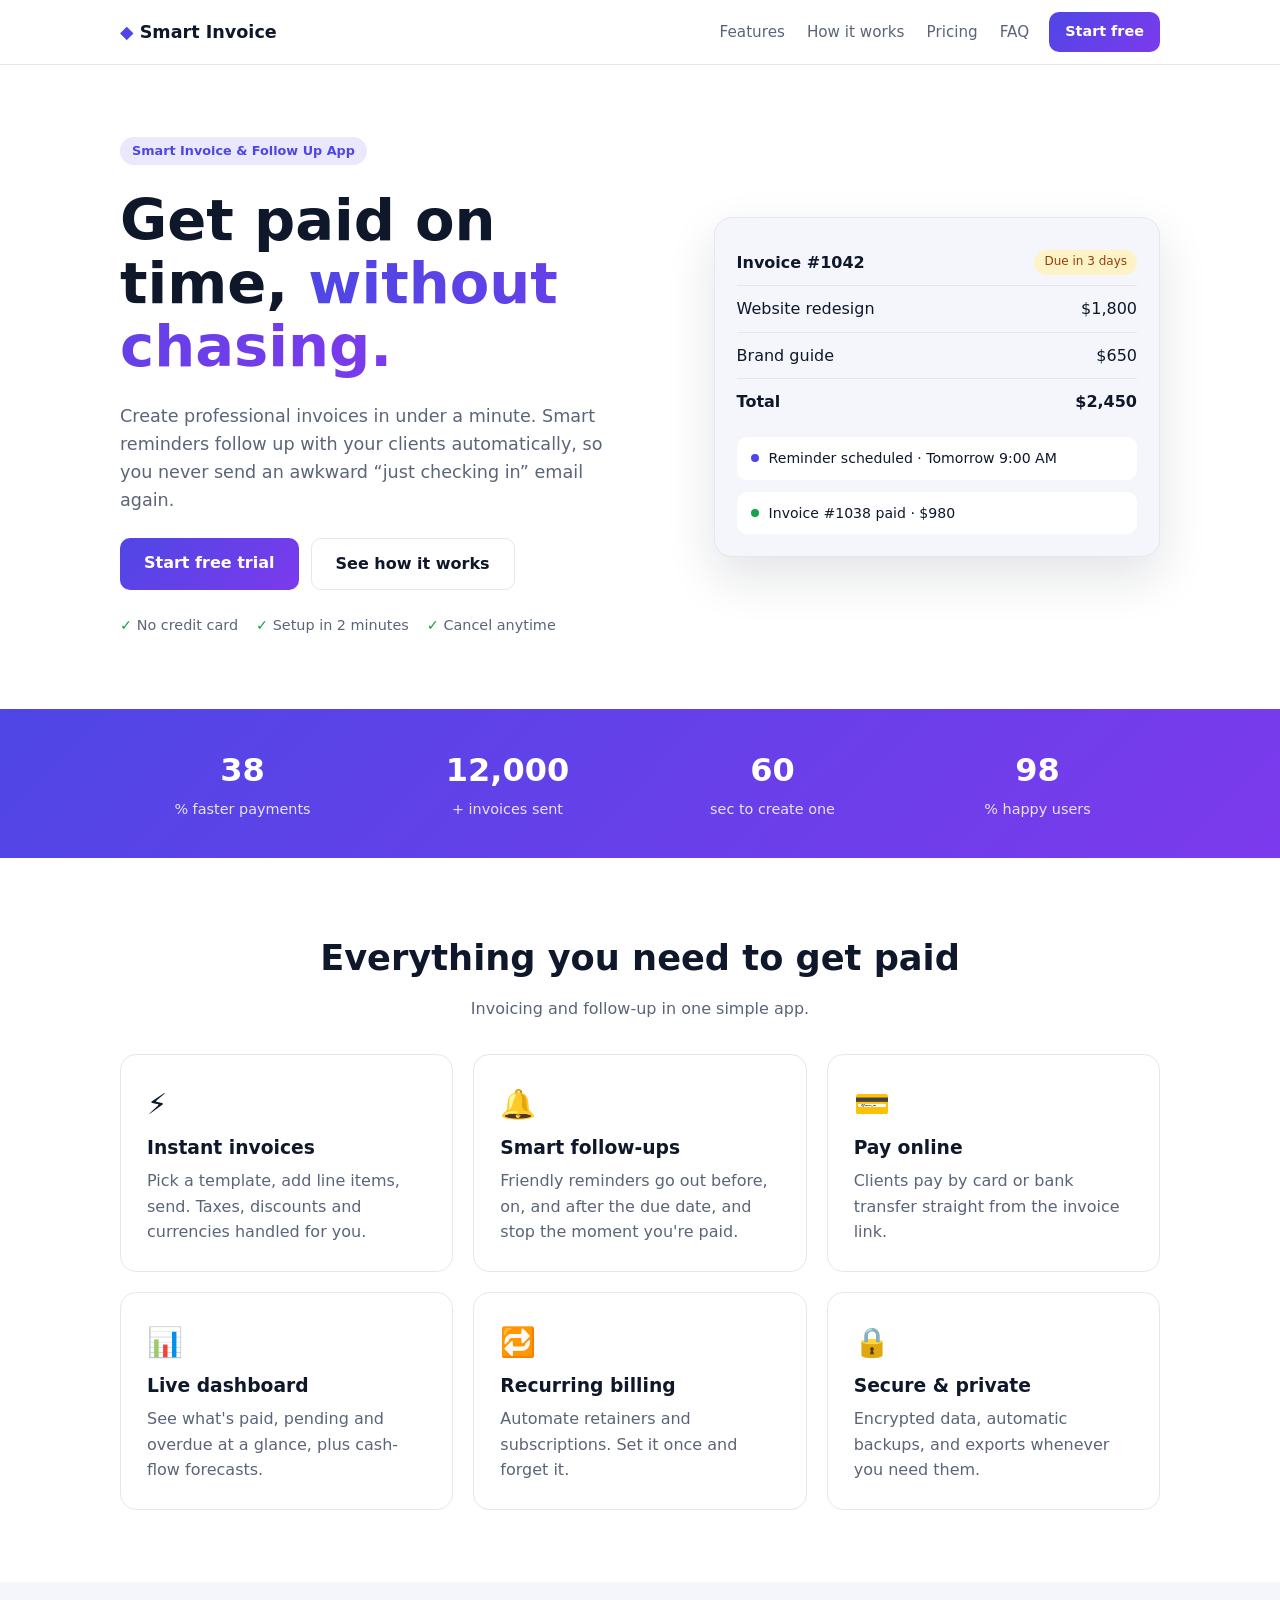
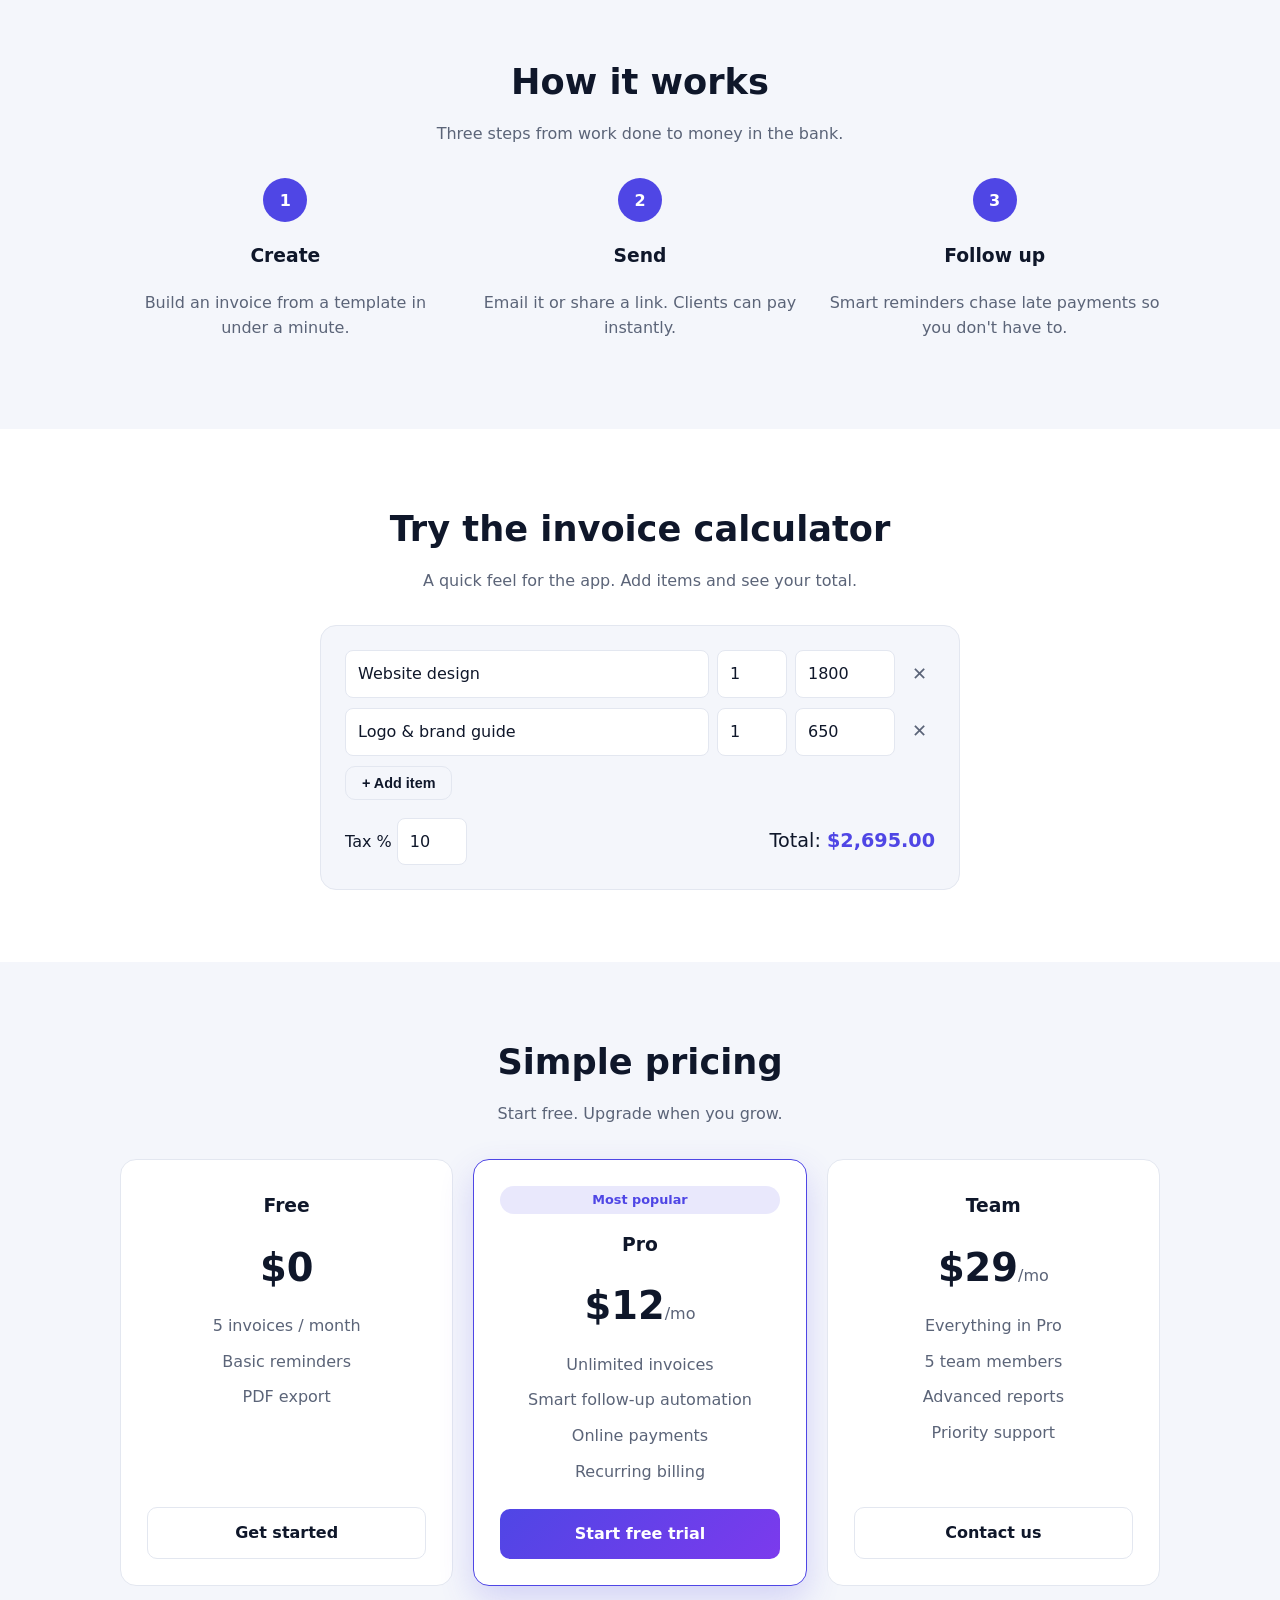
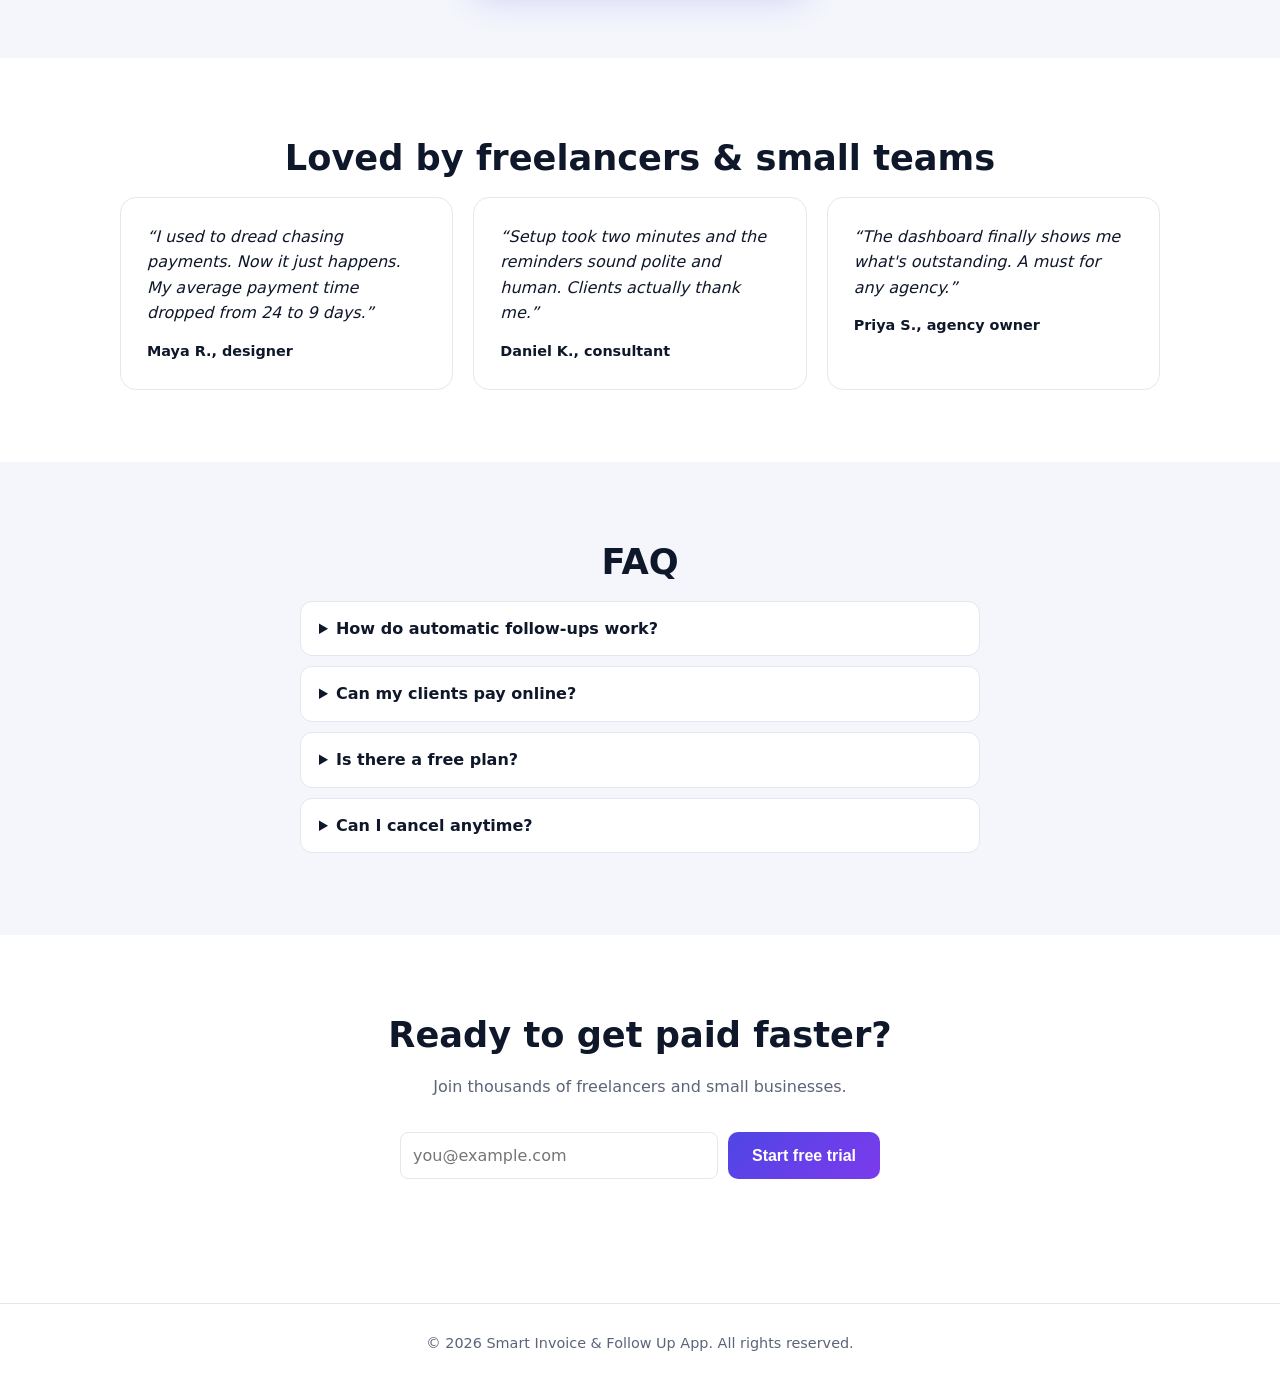
==== smart-invoice/index.html @ ce571f10 "Add Smart Invoice & Follow Up App website Co-Authored-By: Claude Sonnet 5.5 <noreply@anthropic.com> " ====
<!doctype html>
<html lang="en">
<head>
<meta charset="utf-8">
<meta name="viewport" content="width=device-width, initial-scale=1">
<title>Smart Invoice & Follow Up App</title>
<meta name="description" content="Create invoices in seconds and let automatic follow-ups get you paid faster.">
<link rel="stylesheet" href="style.css">
</head>
<body>
<header class="nav">
  <div class="wrap nav-in">
    <a class="logo" href="#top"><span class="logo-mark">◆</span> Smart Invoice</a>
    <nav id="menu">
      <a href="#features">Features</a>
      <a href="#how">How it works</a>
      <a href="#pricing">Pricing</a>
      <a href="#faq">FAQ</a>
    </nav>
    <a class="btn btn-sm" href="#cta">Start free</a>
    <button class="burger" aria-label="Menu" onclick="document.getElementById('menu').classList.toggle('open')">☰</button>
  </div>
</header>

<main id="top">
<section class="hero wrap">
  <div class="hero-text">
    <span class="pill">Smart Invoice &amp; Follow Up App</span>
    <h1>Get paid on time, <em>without chasing.</em></h1>
    <p>Create professional invoices in under a minute. Smart reminders follow up with your clients automatically, so you never send an awkward “just checking in” email again.</p>
    <div class="hero-cta">
      <a class="btn" href="#cta">Start free trial</a>
      <a class="btn btn-ghost" href="#how">See how it works</a>
    </div>
    <ul class="trust"><li>No credit card</li><li>Setup in 2 minutes</li><li>Cancel anytime</li></ul>
  </div>
  <div class="mock" aria-hidden="true">
    <div class="mock-head"><b>Invoice #1042</b><span class="tag due">Due in 3 days</span></div>
    <div class="mock-row"><span>Website redesign</span><span>$1,800</span></div>
    <div class="mock-row"><span>Brand guide</span><span>$650</span></div>
    <div class="mock-row total"><span>Total</span><span>$2,450</span></div>
    <div class="mock-follow"><span class="dot"></span> Reminder scheduled · Tomorrow 9:00 AM</div>
    <div class="mock-follow paid"><span class="dot"></span> Invoice #1038 paid · $980</div>
  </div>
</section>

<section class="stats">
  <div class="wrap stats-in">
    <div><b data-n="38">0</b><span>% faster payments</span></div>
    <div><b data-n="12000">0</b><span>+ invoices sent</span></div>
    <div><b data-n="60">0</b><span>sec to create one</span></div>
    <div><b data-n="98">0</b><span>% happy users</span></div>
  </div>
</section>

<section id="features" class="wrap section">
  <h2>Everything you need to get paid</h2>
  <p class="sub">Invoicing and follow-up in one simple app.</p>
  <div class="grid">
    <article class="card"><span class="ico">⚡</span><h3>Instant invoices</h3><p>Pick a template, add line items, send. Taxes, discounts and currencies handled for you.</p></article>
    <article class="card"><span class="ico">🔔</span><h3>Smart follow-ups</h3><p>Friendly reminders go out before, on, and after the due date, and stop the moment you're paid.</p></article>
    <article class="card"><span class="ico">💳</span><h3>Pay online</h3><p>Clients pay by card or bank transfer straight from the invoice link.</p></article>
    <article class="card"><span class="ico">📊</span><h3>Live dashboard</h3><p>See what's paid, pending and overdue at a glance, plus cash-flow forecasts.</p></article>
    <article class="card"><span class="ico">🔁</span><h3>Recurring billing</h3><p>Automate retainers and subscriptions. Set it once and forget it.</p></article>
    <article class="card"><span class="ico">🔒</span><h3>Secure &amp; private</h3><p>Encrypted data, automatic backups, and exports whenever you need them.</p></article>
  </div>
</section>

<section id="how" class="alt section">
  <div class="wrap">
    <h2>How it works</h2>
    <p class="sub">Three steps from work done to money in the bank.</p>
    <ol class="steps">
      <li><b>1</b><h3>Create</h3><p>Build an invoice from a template in under a minute.</p></li>
      <li><b>2</b><h3>Send</h3><p>Email it or share a link. Clients can pay instantly.</p></li>
      <li><b>3</b><h3>Follow up</h3><p>Smart reminders chase late payments so you don't have to.</p></li>
    </ol>
  </div>
</section>

<section class="wrap section">
  <h2>Try the invoice calculator</h2>
  <p class="sub">A quick feel for the app. Add items and see your total.</p>
  <div class="calc">
    <div id="items"></div>
    <button class="btn btn-ghost btn-sm" id="add">+ Add item</button>
    <div class="calc-foot">
      <label>Tax % <input id="tax" type="number" value="10" min="0" max="100"></label>
      <div class="calc-total">Total: <b id="total">$0.00</b></div>
    </div>
  </div>
</section>

<section id="pricing" class="alt section">
  <div class="wrap">
    <h2>Simple pricing</h2>
    <p class="sub">Start free. Upgrade when you grow.</p>
    <div class="grid prices">
      <article class="card"><h3>Free</h3><p class="price">$0</p><ul><li>5 invoices / month</li><li>Basic reminders</li><li>PDF export</li></ul><a class="btn btn-ghost" href="#cta">Get started</a></article>
      <article class="card featured"><span class="pill">Most popular</span><h3>Pro</h3><p class="price">$12<small>/mo</small></p><ul><li>Unlimited invoices</li><li>Smart follow-up automation</li><li>Online payments</li><li>Recurring billing</li></ul><a class="btn" href="#cta">Start free trial</a></article>
      <article class="card"><h3>Team</h3><p class="price">$29<small>/mo</small></p><ul><li>Everything in Pro</li><li>5 team members</li><li>Advanced reports</li><li>Priority support</li></ul><a class="btn btn-ghost" href="#cta">Contact us</a></article>
    </div>
  </div>
</section>

<section class="wrap section">
  <h2>Loved by freelancers &amp; small teams</h2>
  <div class="grid">
    <blockquote class="card">“I used to dread chasing payments. Now it just happens. My average payment time dropped from 24 to 9 days.”<cite>Maya R., designer</cite></blockquote>
    <blockquote class="card">“Setup took two minutes and the reminders sound polite and human. Clients actually thank me.”<cite>Daniel K., consultant</cite></blockquote>
    <blockquote class="card">“The dashboard finally shows me what's outstanding. A must for any agency.”<cite>Priya S., agency owner</cite></blockquote>
  </div>
</section>

<section id="faq" class="alt section">
  <div class="wrap narrow">
    <h2>FAQ</h2>
    <details><summary>How do automatic follow-ups work?</summary><p>You choose a schedule, such as 3 days before, on the due date, and 3 and 7 days after. We send polite emails and stop once the invoice is paid.</p></details>
    <details><summary>Can my clients pay online?</summary><p>Yes. Every invoice has a secure payment link that supports cards and bank transfers.</p></details>
    <details><summary>Is there a free plan?</summary><p>Yes, the Free plan includes 5 invoices per month with no credit card required.</p></details>
    <details><summary>Can I cancel anytime?</summary><p>Absolutely. No contracts, and you can export all your data.</p></details>
  </div>
</section>

<section id="cta" class="wrap section cta">
  <h2>Ready to get paid faster?</h2>
  <p class="sub">Join thousands of freelancers and small businesses.</p>
  <form id="signup" class="signup">
    <input type="email" id="email" placeholder="you@example.com" required>
    <button class="btn" type="submit">Start free trial</button>
  </form>
  <p id="msg" class="msg" role="status"></p>
</section>
</main>

<footer class="foot"><div class="wrap">© <span id="yr"></span> Smart Invoice &amp; Follow Up App. All rights reserved.</div></footer>
<script src="app.js"></script>
</body>
</html>
---- smart-invoice/style.css ----
:root{--bg:#fff;--alt:#f4f6fb;--ink:#0f172a;--mute:#5b6478;--brand:#4f46e5;--brand2:#7c3aed;--line:#e3e7f0;--ok:#16a34a}
@media(prefers-color-scheme:dark){:root{--bg:#0b1020;--alt:#11172b;--ink:#eef1fa;--mute:#9aa4bd;--line:#232b45}}
*{box-sizing:border-box}html{scroll-behavior:smooth}
body{margin:0;font:16px/1.6 system-ui,-apple-system,Segoe UI,Roboto,sans-serif;background:var(--bg);color:var(--ink)}
.wrap{max-width:1080px;margin:0 auto;padding:0 20px}.narrow{max-width:720px}
h1{font-size:clamp(2.2rem,5vw,3.6rem);line-height:1.1;margin:.4em 0}
h2{font-size:clamp(1.6rem,3vw,2.2rem);text-align:center;margin:0 0 .3em}
h1 em{font-style:normal;background:linear-gradient(90deg,var(--brand),var(--brand2));-webkit-background-clip:text;background-clip:text;color:transparent}
.sub{text-align:center;color:var(--mute);margin:0 0 2rem}
.section{padding:72px 20px}.alt{background:var(--alt)}
.nav{position:sticky;top:0;z-index:10;background:color-mix(in srgb,var(--bg) 88%,transparent);backdrop-filter:blur(10px);border-bottom:1px solid var(--line)}
.nav-in{display:flex;align-items:center;gap:20px;height:64px}
.logo{font-weight:800;color:var(--ink);text-decoration:none;font-size:1.1rem}.logo-mark{color:var(--brand)}
nav{margin-left:auto;display:flex;gap:22px}nav a{color:var(--mute);text-decoration:none;font-size:.95rem}nav a:hover{color:var(--ink)}
.burger{display:none;background:none;border:0;font-size:1.5rem;color:var(--ink);cursor:pointer}
.btn{display:inline-block;background:linear-gradient(135deg,var(--brand),var(--brand2));color:#fff;padding:12px 24px;border-radius:10px;font-weight:600;text-decoration:none;border:0;cursor:pointer;font-size:1rem;transition:transform .15s,box-shadow .15s}
.btn:hover{transform:translateY(-2px);box-shadow:0 8px 20px rgba(79,70,229,.35)}
.btn-ghost{background:transparent;color:var(--ink);border:1px solid var(--line)}.btn-ghost:hover{box-shadow:none;border-color:var(--brand)}
.btn-sm{padding:8px 16px;font-size:.9rem}
.pill{display:inline-block;background:rgba(79,70,229,.12);color:var(--brand);padding:4px 12px;border-radius:99px;font-size:.8rem;font-weight:600}
.hero{display:grid;grid-template-columns:1.1fr .9fr;gap:48px;align-items:center;padding-top:72px;padding-bottom:72px}
.hero-text p{color:var(--mute);font-size:1.1rem;max-width:520px}
.hero-cta{display:flex;gap:12px;flex-wrap:wrap;margin:24px 0}
.trust{display:flex;gap:18px;flex-wrap:wrap;list-style:none;padding:0;margin:0;color:var(--mute);font-size:.9rem}.trust li:before{content:"✓ ";color:var(--ok)}
.mock{background:var(--alt);border:1px solid var(--line);border-radius:18px;padding:22px;box-shadow:0 20px 50px rgba(15,23,42,.12)}
.mock-head,.mock-row{display:flex;justify-content:space-between;padding:10px 0;border-bottom:1px solid var(--line)}
.mock-row.total{font-weight:700;border:0}
.tag{font-size:.75rem;padding:2px 10px;border-radius:99px}.due{background:#fef3c7;color:#92400e}
.mock-follow{margin-top:12px;padding:10px 14px;border-radius:10px;background:var(--bg);font-size:.88rem;display:flex;gap:10px;align-items:center}
.dot{width:8px;height:8px;border-radius:50%;background:var(--brand)}.paid .dot{background:var(--ok)}
.stats{background:linear-gradient(135deg,var(--brand),var(--brand2));color:#fff}
.stats-in{display:grid;grid-template-columns:repeat(4,1fr);gap:20px;text-align:center;padding-top:36px;padding-bottom:36px}
.stats b{font-size:2rem;display:block}.stats span{opacity:.85;font-size:.9rem}
.grid{display:grid;grid-template-columns:repeat(auto-fit,minmax(260px,1fr));gap:20px}
.card{background:var(--bg);border:1px solid var(--line);border-radius:16px;padding:26px;margin:0;transition:transform .2s,box-shadow .2s}
.card:hover{transform:translateY(-4px);box-shadow:0 14px 30px rgba(15,23,42,.1)}
.card h3{margin:.3em 0}.card p{color:var(--mute);margin:0}.ico{font-size:1.8rem}
blockquote.card{font-style:italic}cite{display:block;margin-top:14px;font-style:normal;font-weight:600;color:var(--ink);font-size:.9rem}
.steps{list-style:none;display:grid;grid-template-columns:repeat(auto-fit,minmax(220px,1fr));gap:24px;padding:0;margin:0;text-align:center}
.steps b{display:inline-grid;place-items:center;width:44px;height:44px;border-radius:50%;background:var(--brand);color:#fff}
.steps p{color:var(--mute)}
.calc{max-width:640px;margin:0 auto;background:var(--alt);border:1px solid var(--line);border-radius:16px;padding:24px}
.line{display:grid;grid-template-columns:1fr 70px 100px 32px;gap:8px;margin-bottom:10px}
input{font:inherit;padding:10px 12px;border:1px solid var(--line);border-radius:8px;background:var(--bg);color:var(--ink);min-width:0}
.del{background:none;border:0;color:var(--mute);cursor:pointer;font-size:1.1rem}
.calc-foot{display:flex;justify-content:space-between;align-items:center;margin-top:18px;flex-wrap:wrap;gap:10px}
.calc-foot input{width:70px}.calc-total{font-size:1.2rem}.calc-total b{color:var(--brand)}
.prices .card{text-align:center;display:flex;flex-direction:column;gap:10px}
.prices ul{list-style:none;padding:0;margin:0 0 10px;color:var(--mute);flex:1}.prices li{padding:5px 0}
.price{font-size:2.4rem!important;font-weight:800;color:var(--ink)!important}.price small{font-size:1rem;color:var(--mute);font-weight:400}
.featured{border-color:var(--brand);box-shadow:0 14px 34px rgba(79,70,229,.2)}
details{border:1px solid var(--line);border-radius:12px;padding:14px 18px;margin-bottom:10px;background:var(--bg)}
summary{cursor:pointer;font-weight:600}details p{color:var(--mute);margin:10px 0 0}
.cta{text-align:center}.signup{display:flex;gap:10px;max-width:480px;margin:0 auto;flex-wrap:wrap;justify-content:center}.signup input{flex:1;min-width:220px}
.msg{color:var(--ok);min-height:1.5em;margin-top:12px}
.foot{border-top:1px solid var(--line);padding:28px 0;text-align:center;color:var(--mute);font-size:.9rem}
@media(max-width:800px){
 .hero{grid-template-columns:1fr;padding-top:40px}.stats-in{grid-template-columns:repeat(2,1fr)}
 .burger{display:block;margin-left:auto}.nav .btn{display:none}
 nav{display:none;position:absolute;top:64px;left:0;right:0;flex-direction:column;background:var(--bg);padding:16px 20px;border-bottom:1px solid var(--line);margin:0}
 nav.open{display:flex}.line{grid-template-columns:1fr 60px 80px 28px}
}
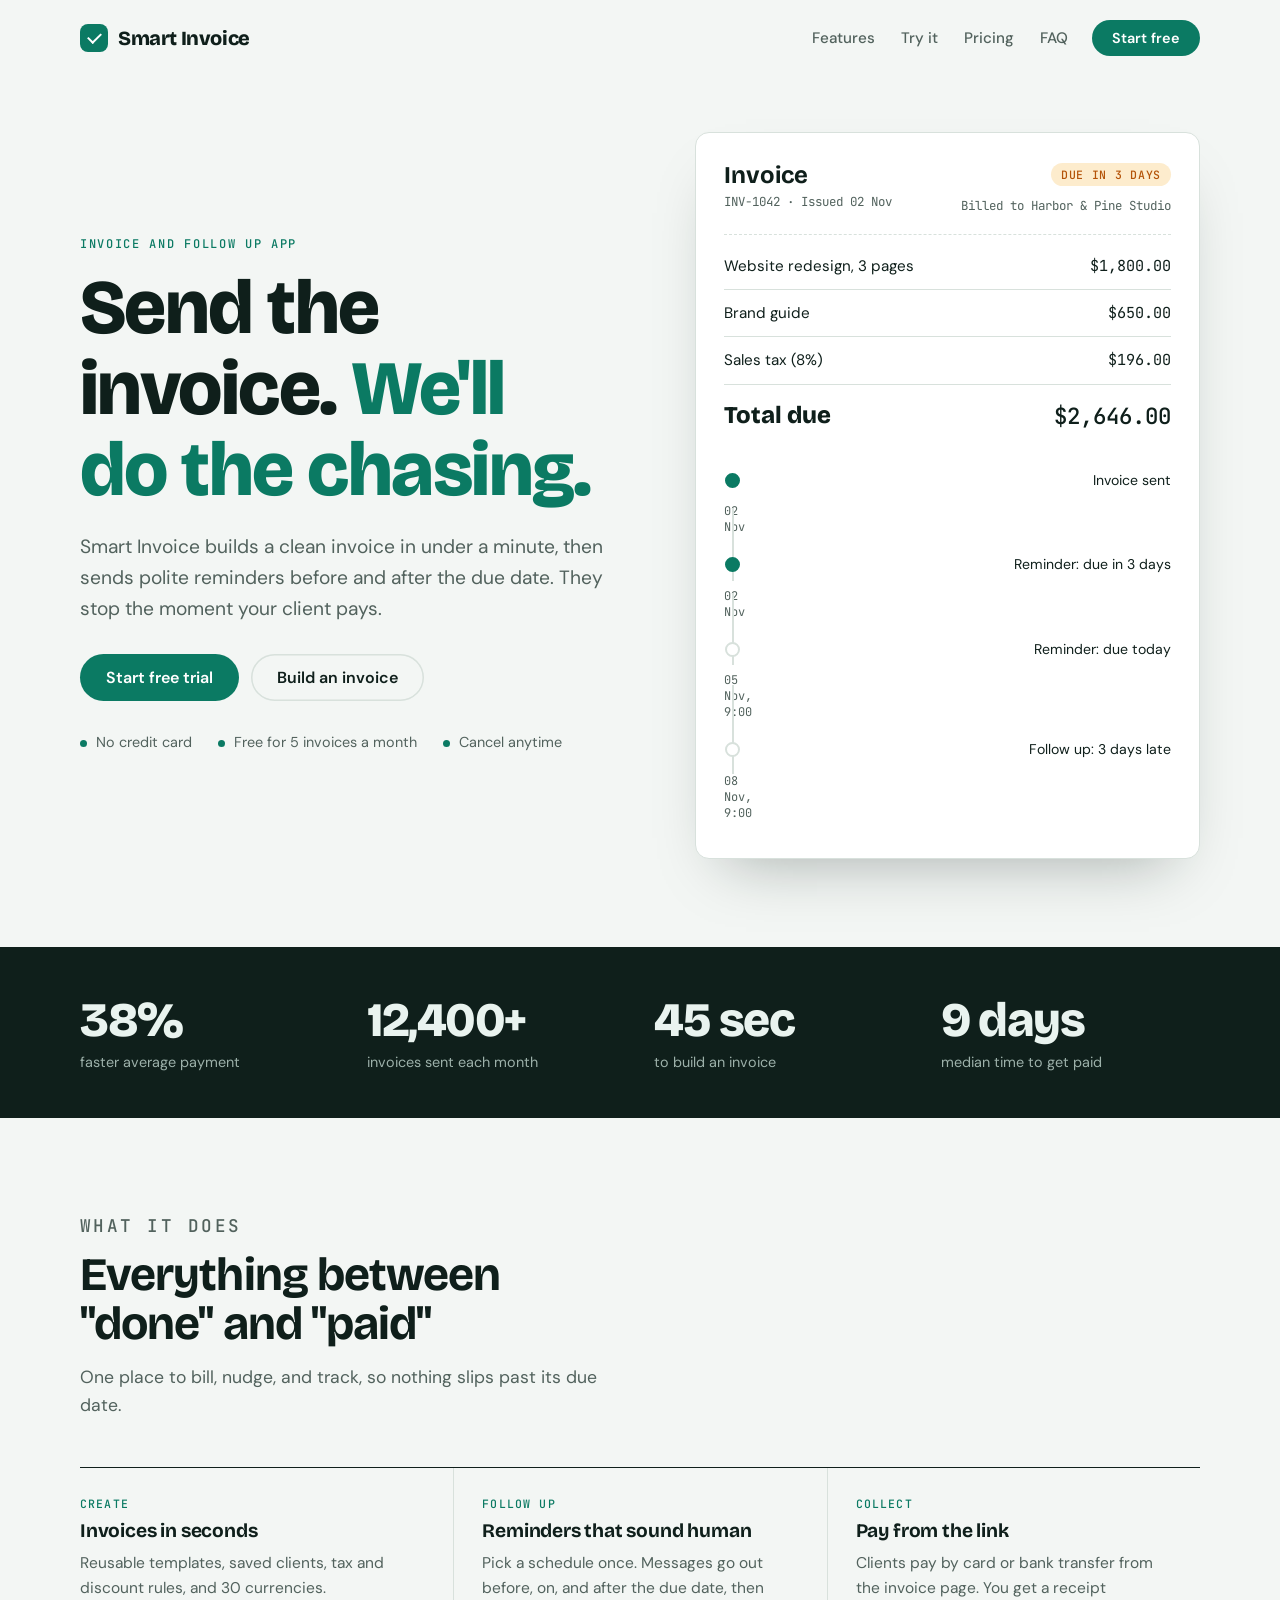
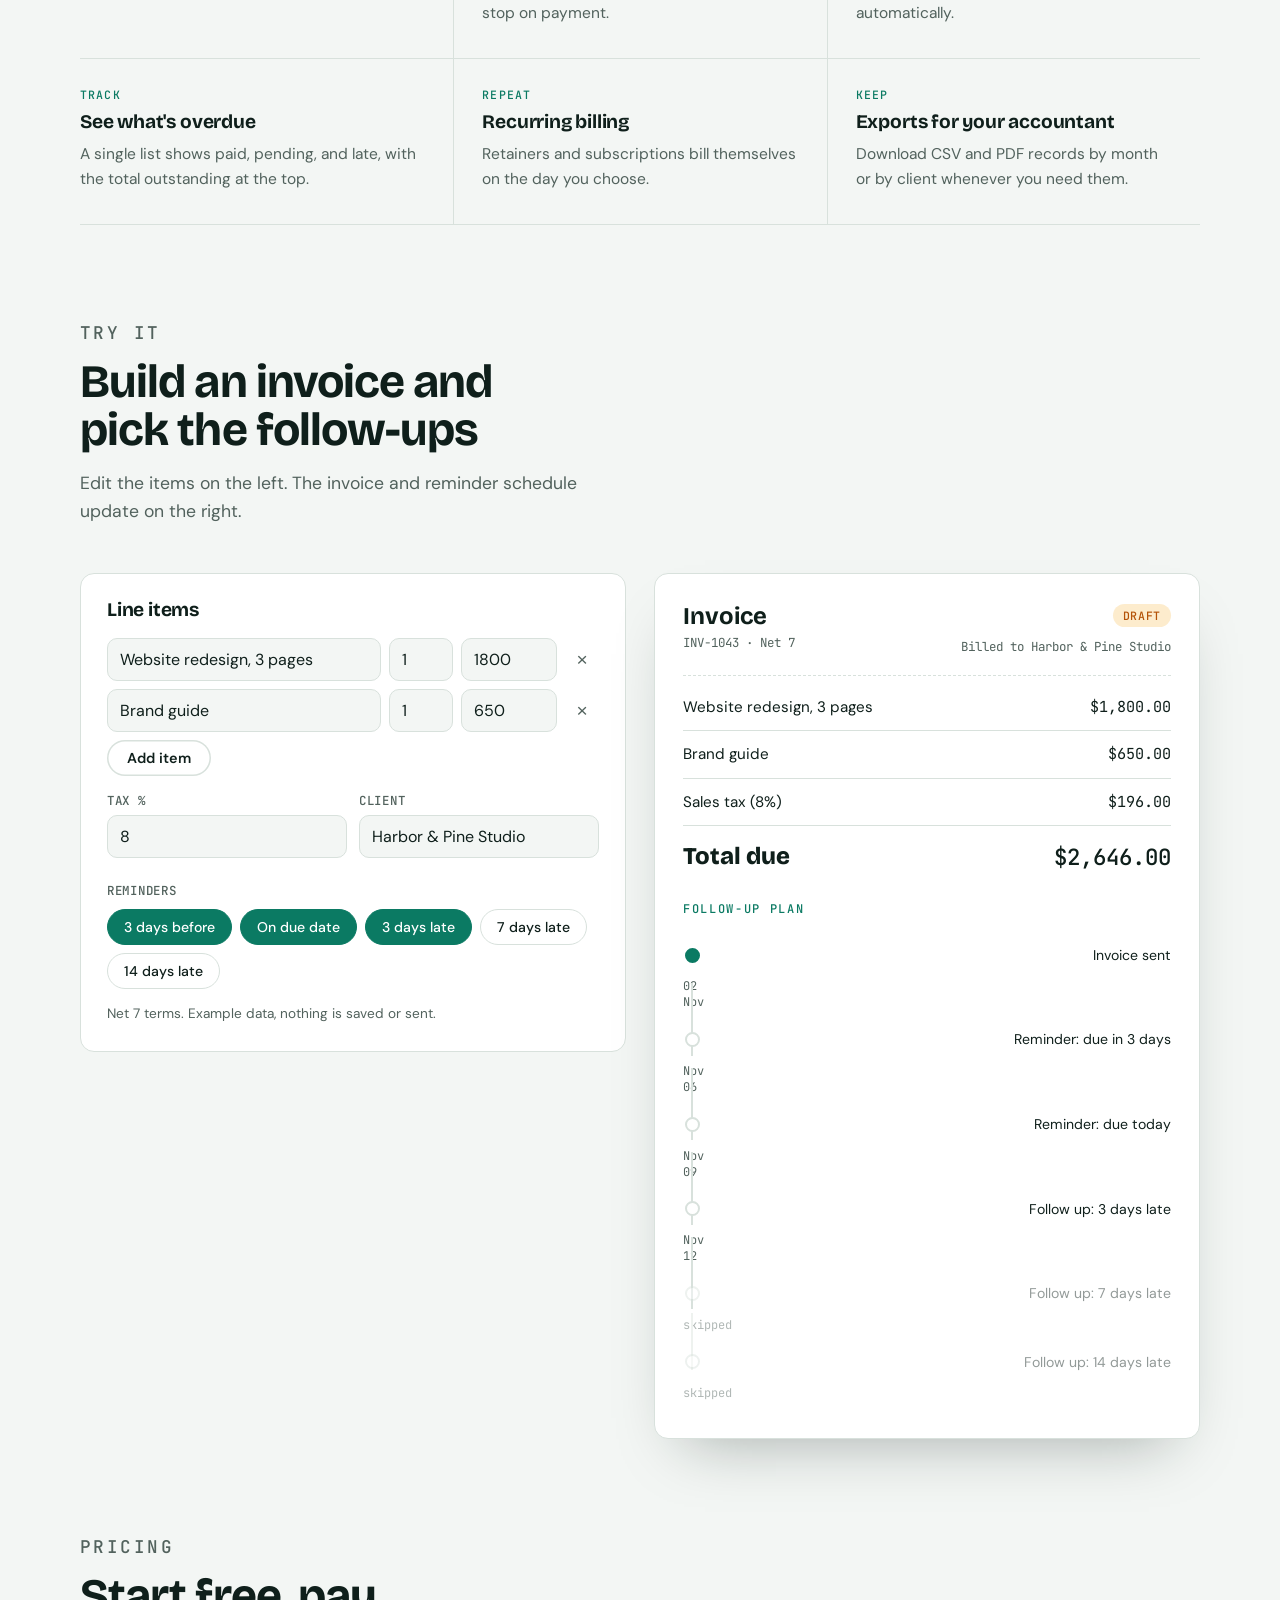
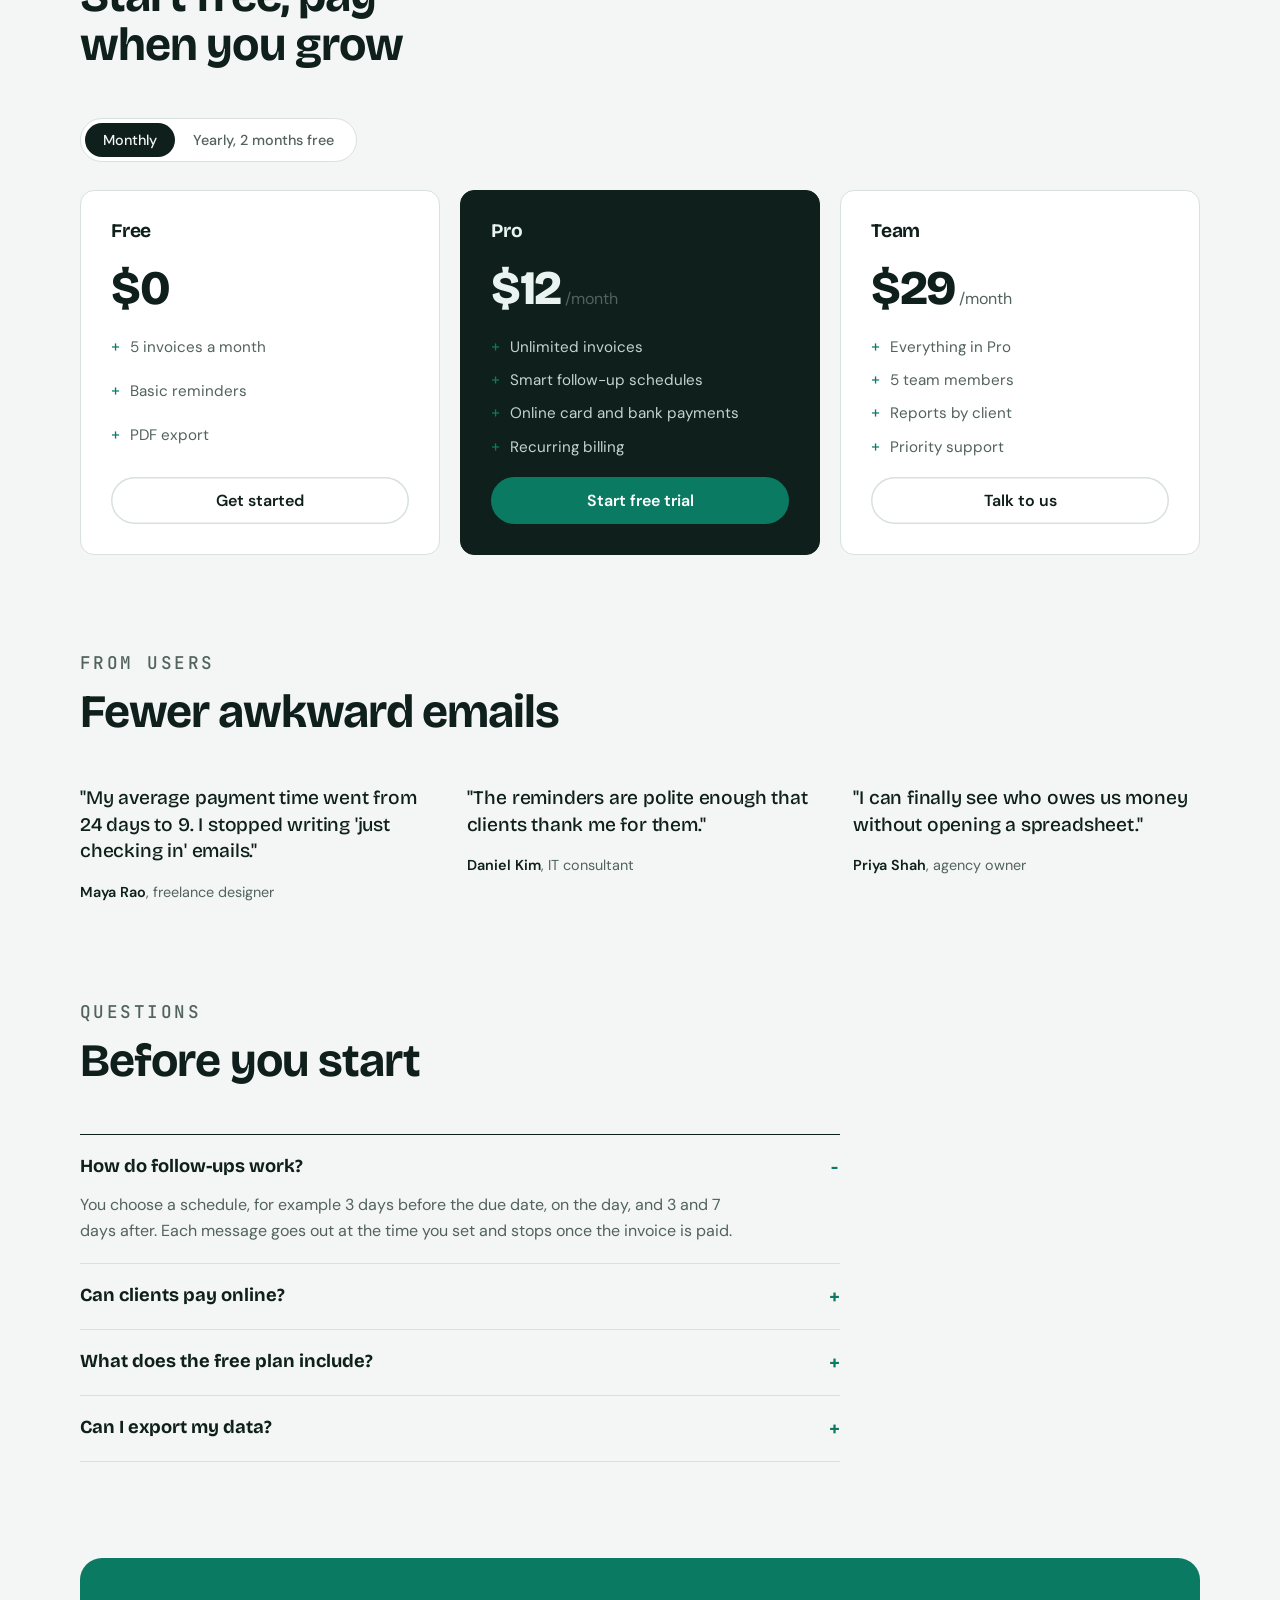
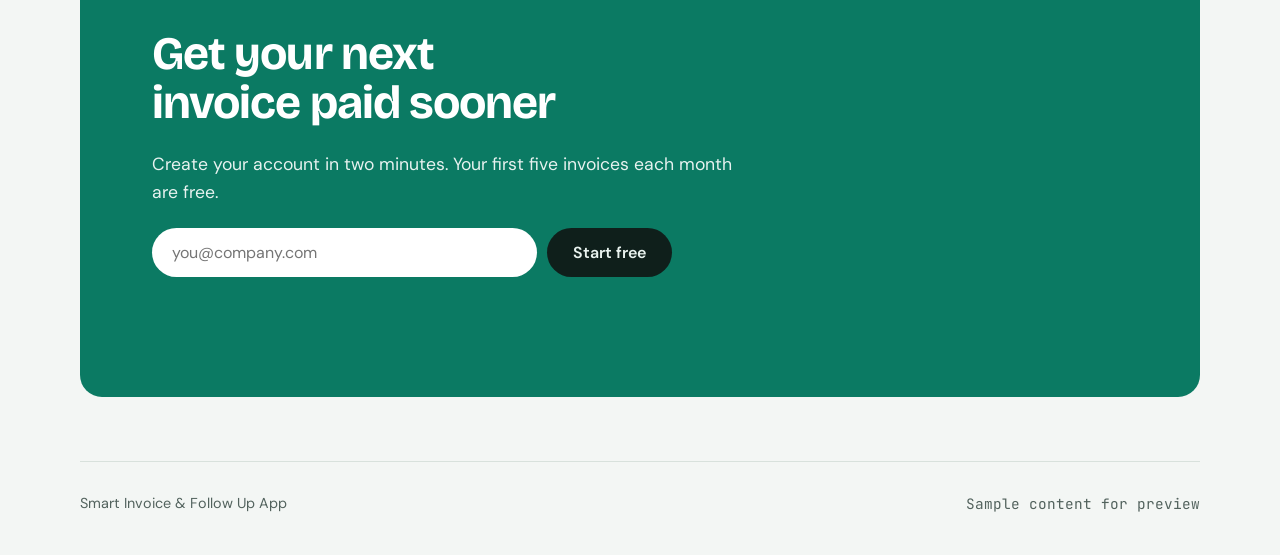
==== commit 30619299: "Replace Smart Invoice site with redesigned single-file version Co-Authored-By: Claude Sonnet 5.5 <no" ====
--- a/smart-invoice/index.html
+++ b/smart-invoice/index.html
@@ -3,137 +3,401 @@
 <head>
 <meta charset="utf-8">
 <meta name="viewport" content="width=device-width, initial-scale=1">
-<title>Smart Invoice & Follow Up App</title>
-<meta name="description" content="Create invoices in seconds and let automatic follow-ups get you paid faster.">
-<link rel="stylesheet" href="style.css">
+<title>Smart Invoice</title>
+<link rel="preconnect" href="https://fonts.googleapis.com">
+<link rel="preconnect" href="https://fonts.gstatic.com" crossorigin>
+<link href="https://fonts.googleapis.com/css2?family=Bricolage+Grotesque:opsz,wght@12..96,500;12..96,700;12..96,800&family=DM+Sans:wght@400;500;600&family=JetBrains+Mono:wght@400;500&display=swap" rel="stylesheet">
+<style>
+/* Layout: ledger-paper landing page. Wide hero with a live invoice sheet, then a working builder, plans, FAQ. */
+:root{
+  --bg:#f3f6f4; --surface:#ffffff; --ink:#0f1f1b; --mute:#52625d; --line:#d8e1dc;
+  --accent:#0b7a63; --accent-ink:#ffffff; --accent-soft:#dff2ec;
+  --warn:#b45309; --warn-soft:#fdeccd; --ok:#0b7a63;
+  --dark:#0f1f1b; --dark-ink:#e9f3ef;
+  --f-display:'Bricolage Grotesque','Helvetica Neue',Arial,sans-serif;
+  --f-body:'DM Sans',system-ui,-apple-system,'Segoe UI',sans-serif;
+  --f-mono:'JetBrains Mono',ui-monospace,Menlo,Consolas,monospace;
+}
+@media (prefers-color-scheme:dark){:root:not([data-theme="light"]){
+  --bg:#0b1613; --surface:#12221e; --ink:#e9f3ef; --mute:#9db1aa; --line:#24372f;
+  --accent:#3fcfa8; --accent-ink:#06231b; --accent-soft:#173a30;
+  --warn:#f5b04a; --warn-soft:#3a2b10; --ok:#3fcfa8;
+  --dark:#050d0b; --dark-ink:#e9f3ef; color-scheme:dark}}
+:root[data-theme="dark"]{
+  --bg:#0b1613; --surface:#12221e; --ink:#e9f3ef; --mute:#9db1aa; --line:#24372f;
+  --accent:#3fcfa8; --accent-ink:#06231b; --accent-soft:#173a30;
+  --warn:#f5b04a; --warn-soft:#3a2b10; --ok:#3fcfa8;
+  --dark:#050d0b; --dark-ink:#e9f3ef; color-scheme:dark}
+
+*{box-sizing:border-box}
+html{scroll-behavior:smooth}
+body{background:var(--bg);color:var(--ink);font:16px/1.6 var(--f-body);margin:0;
+  padding-left:max(16px,env(safe-area-inset-left,0px));padding-right:max(16px,env(safe-area-inset-right,0px));}
+.wrap{max-width:1120px;margin:0 auto}
+h1,h2,h3{font-family:var(--f-display);text-wrap:balance;margin:0;letter-spacing:-.02em;line-height:1.05}
+h1{font-size:clamp(2.6rem,6.4vw,4.8rem);font-weight:800}
+h2{font-size:clamp(1.9rem,4vw,2.9rem);font-weight:700}
+h3{font-size:1.2rem;font-weight:700;letter-spacing:-.01em}
+p{margin:0}
+a{color:inherit}
+:focus-visible{outline:3px solid var(--accent);outline-offset:3px;border-radius:6px}
+.mono{font-family:var(--f-mono);font-variant-numeric:tabular-nums}
+.eyebrow{font:500 .75rem var(--f-mono);letter-spacing:.14em;text-transform:uppercase;color:var(--accent)}
+
+/* nav */
+.nav{display:flex;align-items:center;gap:24px;padding-block:20px}
+.logo{font:800 1.25rem var(--f-display);text-decoration:none;display:flex;align-items:center;gap:10px;letter-spacing:-.02em}
+.logo i{width:28px;height:28px;border-radius:8px;background:var(--accent);display:grid;place-items:center}
+.logo i:after{content:"";width:11px;height:6px;border-left:2.5px solid var(--accent-ink);border-bottom:2.5px solid var(--accent-ink);transform:rotate(-45deg) translate(1px,-1px)}
+.nav nav{margin-left:auto;display:flex;gap:26px}
+.nav nav a{text-decoration:none;color:var(--mute);font-size:.95rem;font-weight:500}
+.nav nav a:hover{color:var(--ink)}
+.btn{display:inline-flex;align-items:center;justify-content:center;gap:8px;background:var(--accent);color:var(--accent-ink);border:0;border-radius:999px;padding:13px 26px;font:600 1rem var(--f-body);text-decoration:none;cursor:pointer;transition:transform .15s}
+.btn:hover{transform:translateY(-2px)}
+.btn.line{background:transparent;color:var(--ink);box-shadow:inset 0 0 0 1.5px var(--line)}
+.btn.line:hover{box-shadow:inset 0 0 0 1.5px var(--accent)}
+.btn.sm{padding:9px 20px;font-size:.9rem}
+
+/* hero */
+.hero{display:grid;grid-template-columns:1.05fr .95fr;gap:56px;align-items:center;padding-block:56px 88px}
+.hero .lead{font-size:1.2rem;color:var(--mute);max-width:30em;margin-top:22px}
+.hero h1 em{font-style:normal;color:var(--accent)}
+.actions{display:flex;gap:12px;flex-wrap:wrap;margin-top:30px}
+.facts{display:flex;gap:10px 26px;flex-wrap:wrap;margin:30px 0 0;padding:0;list-style:none;color:var(--mute);font-size:.9rem}
+.facts li:before{content:"";display:inline-block;width:7px;height:7px;border-radius:50%;background:var(--accent);margin-right:9px}
+
+/* invoice sheet */
+.sheet{background:var(--surface);border:1px solid var(--line);border-radius:14px;padding:28px;box-shadow:0 30px 60px -30px rgba(15,31,27,.35);min-width:0}
+.sheet-top{display:flex;justify-content:space-between;gap:16px;flex-wrap:wrap;padding-bottom:18px;border-bottom:1.5px dashed var(--line)}
+.sheet-top b{font:700 1.5rem var(--f-display)}
+.meta{font:400 .78rem var(--f-mono);color:var(--mute);line-height:1.7}
+.badge{display:inline-block;font:500 .72rem var(--f-mono);letter-spacing:.06em;text-transform:uppercase;padding:4px 10px;border-radius:999px;background:var(--warn-soft);color:var(--warn)}
+.badge.paid{background:var(--accent-soft);color:var(--ok)}
+.rows{display:grid;margin:8px 0}
+.row{display:flex;justify-content:space-between;gap:16px;padding:11px 0;border-bottom:1px solid var(--line);font-size:.95rem}
+.row span:last-child{font-family:var(--f-mono);font-variant-numeric:tabular-nums;white-space:nowrap}
+.row.total{border:0;padding-top:16px;font:800 1.5rem var(--f-display)}
+.row.total span:last-child{font:500 1.4rem var(--f-mono)}
+.timeline{margin:18px 0 0;padding:0;list-style:none;display:grid;gap:0}
+.timeline li{display:grid;grid-template-columns:18px 1fr auto;gap:12px;align-items:center;padding:9px 0;font-size:.88rem;position:relative}
+.timeline li:before{content:"";width:11px;height:11px;border-radius:50%;border:2px solid var(--line);background:var(--surface);justify-self:center;position:relative;z-index:1}
+.timeline li:after{content:"";position:absolute;left:8px;top:calc(50% + 6px);bottom:calc(-50% + 6px);width:2px;background:var(--line)}
+.timeline li:last-child:after{display:none}
+.timeline li.on:before{background:var(--accent);border-color:var(--accent)}
+.timeline li.off{opacity:.45}
+.timeline .when{font:400 .75rem var(--f-mono);color:var(--mute)}
+
+/* stats band */
+.band{background:var(--dark);color:var(--dark-ink);margin-inline:calc(-1*max(16px,env(safe-area-inset-left,0px)));padding-inline:max(16px,env(safe-area-inset-left,0px))}
+.stats{display:grid;grid-template-columns:repeat(4,1fr);gap:28px;padding-block:44px}
+.stats b{display:block;font:800 clamp(2rem,4vw,3rem) var(--f-display);letter-spacing:-.03em}
+.stats span{color:#9db1aa;font-size:.9rem}
+
+section.pad{padding-block:96px}
+.head{display:grid;gap:14px;max-width:34em;margin-bottom:48px}
+.head p{color:var(--mute);font-size:1.1rem}
+
+/* features */
+.features{display:grid;grid-template-columns:repeat(3,1fr);gap:0;border-top:1.5px solid var(--ink)}
+.feat{padding:28px 28px 32px 0;border-bottom:1px solid var(--line);display:grid;gap:10px;align-content:start;min-width:0}
+.feat:not(:nth-child(3n+1)){padding-left:28px;border-left:1px solid var(--line)}
+.feat p{color:var(--mute);font-size:.97rem}
+.feat .tag{font:500 .72rem var(--f-mono);letter-spacing:.1em;color:var(--accent);text-transform:uppercase}
+
+/* builder */
+.builder{display:grid;grid-template-columns:1fr 1fr;gap:28px;align-items:start}
+.panel{background:var(--surface);border:1px solid var(--line);border-radius:14px;padding:26px;min-width:0}
+.panel h3{margin-bottom:18px}
+label.f{display:grid;gap:6px;font:500 .78rem var(--f-mono);letter-spacing:.06em;text-transform:uppercase;color:var(--mute)}
+input,select{font:400 1rem var(--f-body);color:var(--ink);background:var(--bg);border:1px solid var(--line);border-radius:10px;padding:10px 12px;min-width:0;width:100%}
+input:focus-visible,select:focus-visible{outline-offset:1px}
+.item{display:grid;grid-template-columns:1fr 64px 96px 34px;gap:8px;margin-bottom:8px}
+.x{background:none;border:0;color:var(--mute);cursor:pointer;font-size:1.2rem;border-radius:8px}
+.x:hover{color:var(--warn)}
+.two{display:grid;grid-template-columns:1fr 1fr;gap:12px;margin-top:16px}
+.sched-label{margin:24px 0 10px;font:500 .78rem var(--f-mono);letter-spacing:.06em;text-transform:uppercase;color:var(--mute)}
+.chips{display:flex;flex-wrap:wrap;gap:8px}
+.chip{border:1.5px solid var(--line);background:transparent;color:var(--ink);border-radius:999px;padding:8px 16px;font:500 .88rem var(--f-body);cursor:pointer}
+.chip[aria-pressed="true"]{background:var(--accent);border-color:var(--accent);color:var(--accent-ink)}
+.note{margin-top:14px;font-size:.85rem;color:var(--mute)}
+
+/* pricing */
+.plans{display:grid;grid-template-columns:repeat(3,1fr);gap:20px;align-items:stretch}
+.plan{background:var(--surface);border:1px solid var(--line);border-radius:14px;padding:30px;display:flex;flex-direction:column;gap:18px;min-width:0}
+.plan.pro{background:var(--dark);color:var(--dark-ink);border-color:var(--dark)}
+.plan.pro .btn{background:var(--accent);color:var(--accent-ink)}
+.plan.pro li{color:#c3d4ce}
+.price{font:800 3rem var(--f-display);letter-spacing:-.03em}
+.price small{font:400 1rem var(--f-body);color:var(--mute);letter-spacing:0}
+.plan ul{list-style:none;margin:0;padding:0;display:grid;gap:9px;flex:1;color:var(--mute);font-size:.95rem}
+.plan li:before{content:"+";font-family:var(--f-mono);color:var(--accent);margin-right:10px}
+.toggle{display:inline-flex;background:var(--surface);border:1px solid var(--line);border-radius:999px;padding:4px;margin-bottom:28px}
+.toggle button{border:0;background:transparent;color:var(--mute);padding:8px 18px;border-radius:999px;font:500 .9rem var(--f-body);cursor:pointer}
+.toggle button[aria-pressed="true"]{background:var(--ink);color:var(--bg)}
+
+/* quotes */
+.quotes{display:grid;grid-template-columns:repeat(3,1fr);gap:40px}
+blockquote{margin:0;display:grid;gap:16px;align-content:start}
+blockquote p{font:500 1.2rem/1.4 var(--f-display);letter-spacing:-.01em}
+cite{font-style:normal;color:var(--mute);font-size:.9rem}
+cite b{color:var(--ink);font-weight:600}
+
+/* faq */
+.faq{max-width:760px;border-top:1.5px solid var(--ink)}
+details{border-bottom:1px solid var(--line);padding:20px 0}
+summary{cursor:pointer;font:700 1.15rem var(--f-display);list-style:none;display:flex;justify-content:space-between;gap:16px}
+summary::-webkit-details-marker{display:none}
+summary:after{content:"+";font-family:var(--f-mono);color:var(--accent)}
+details[open] summary:after{content:"\2212"}
+details p{color:var(--mute);margin-top:12px;max-width:60ch}
+
+/* cta */
+.cta{background:var(--accent);color:var(--accent-ink);border-radius:22px;padding:clamp(32px,6vw,72px);display:grid;gap:22px;margin-bottom:64px}
+.cta p{max-width:34em;opacity:.9;font-size:1.1rem}
+.cta h2{max-width:14em}
+.signup{display:flex;gap:10px;flex-wrap:wrap;max-width:520px}
+.signup input{flex:1;min-width:220px;background:var(--surface);color:var(--ink);border:0;border-radius:999px;padding:14px 20px}
+.signup .btn{background:var(--dark);color:var(--dark-ink)}
+.msg{min-height:1.5em;font-weight:500}
+
+footer{border-top:1px solid var(--line);padding-block:30px 40px;color:var(--mute);font-size:.9rem;display:flex;gap:16px;flex-wrap:wrap;justify-content:space-between}
+
+@media (max-width:900px){
+  .hero,.builder{grid-template-columns:1fr}
+  .hero{gap:40px;padding-block:32px 64px}
+  .stats{grid-template-columns:repeat(2,1fr)}
+  .features,.plans,.quotes{grid-template-columns:1fr}
+  .feat,.feat:not(:nth-child(3n+1)){padding:24px 0;border-left:0}
+  .quotes{gap:32px}
+  .nav nav{display:none}
+  .nav .btn{margin-left:auto}
+  section.pad{padding-block:64px}
+}
+@media (max-width:480px){.item{grid-template-columns:1fr 54px 80px 30px}.two{grid-template-columns:1fr}}
+@media (prefers-reduced-motion:reduce){*{transition:none!important;scroll-behavior:auto!important}}
+</style>
+
 </head>
 <body>
-<header class="nav">
-  <div class="wrap nav-in">
-    <a class="logo" href="#top"><span class="logo-mark">◆</span> Smart Invoice</a>
-    <nav id="menu">
-      <a href="#features">Features</a>
-      <a href="#how">How it works</a>
-      <a href="#pricing">Pricing</a>
-      <a href="#faq">FAQ</a>
+<div class="wrap">
+  <header class="nav">
+    <a class="logo" href="#top"><i></i>Smart Invoice</a>
+    <nav>
+      <a href="#features">Features</a><a href="#try">Try it</a><a href="#pricing">Pricing</a><a href="#faq">FAQ</a>
     </nav>
-    <a class="btn btn-sm" href="#cta">Start free</a>
-    <button class="burger" aria-label="Menu" onclick="document.getElementById('menu').classList.toggle('open')">☰</button>
+    <a class="btn sm" href="#join">Start free</a>
+  </header>
+
+  <main id="top">
+    <section class="hero">
+      <div>
+        <p class="eyebrow">Invoice and follow up app</p>
+        <h1 style="margin-top:16px">Send the invoice. <em>We'll do the chasing.</em></h1>
+        <p class="lead">Smart Invoice builds a clean invoice in under a minute, then sends polite reminders before and after the due date. They stop the moment your client pays.</p>
+        <div class="actions">
+          <a class="btn" href="#join">Start free trial</a>
+          <a class="btn line" href="#try">Build an invoice</a>
+        </div>
+        <ul class="facts"><li>No credit card</li><li>Free for 5 invoices a month</li><li>Cancel anytime</li></ul>
+      </div>
+
+      <aside class="sheet" aria-label="Sample invoice">
+        <div class="sheet-top">
+          <div><b>Invoice</b><div class="meta">INV-1042 · Issued 02 Nov</div></div>
+          <div style="text-align:right"><span class="badge">Due in 3 days</span><div class="meta" style="margin-top:8px">Billed to Harbor &amp; Pine Studio</div></div>
+        </div>
+        <div class="rows">
+          <div class="row"><span>Website redesign, 3 pages</span><span>$1,800.00</span></div>
+          <div class="row"><span>Brand guide</span><span>$650.00</span></div>
+          <div class="row"><span>Sales tax (8%)</span><span>$196.00</span></div>
+          <div class="row total"><span>Total due</span><span>$2,646.00</span></div>
+        </div>
+        <ul class="timeline" aria-label="Reminder schedule">
+          <li class="on"><span></span><span>Invoice sent</span><span class="when">02 Nov</span></li>
+          <li class="on"><span></span><span>Reminder: due in 3 days</span><span class="when">02 Nov</span></li>
+          <li><span></span><span>Reminder: due today</span><span class="when">05 Nov, 9:00</span></li>
+          <li><span></span><span>Follow up: 3 days late</span><span class="when">08 Nov, 9:00</span></li>
+        </ul>
+      </aside>
+    </section>
+  </main>
+</div>
+
+<div class="band">
+  <div class="wrap stats">
+    <div><b class="count" data-n="38" data-s="%">38%</b><span>faster average payment</span></div>
+    <div><b class="count" data-n="12400" data-s="+">12,400+</b><span>invoices sent each month</span></div>
+    <div><b class="count" data-n="45" data-s=" sec">45 sec</b><span>to build an invoice</span></div>
+    <div><b class="count" data-n="9" data-s=" days">9 days</b><span>median time to get paid</span></div>
   </div>
-</header>
-
-<main id="top">
-<section class="hero wrap">
-  <div class="hero-text">
-    <span class="pill">Smart Invoice &amp; Follow Up App</span>
-    <h1>Get paid on time, <em>without chasing.</em></h1>
-    <p>Create professional invoices in under a minute. Smart reminders follow up with your clients automatically, so you never send an awkward “just checking in” email again.</p>
-    <div class="hero-cta">
-      <a class="btn" href="#cta">Start free trial</a>
-      <a class="btn btn-ghost" href="#how">See how it works</a>
-    </div>
-    <ul class="trust"><li>No credit card</li><li>Setup in 2 minutes</li><li>Cancel anytime</li></ul>
-  </div>
-  <div class="mock" aria-hidden="true">
-    <div class="mock-head"><b>Invoice #1042</b><span class="tag due">Due in 3 days</span></div>
-    <div class="mock-row"><span>Website redesign</span><span>$1,800</span></div>
-    <div class="mock-row"><span>Brand guide</span><span>$650</span></div>
-    <div class="mock-row total"><span>Total</span><span>$2,450</span></div>
-    <div class="mock-follow"><span class="dot"></span> Reminder scheduled · Tomorrow 9:00 AM</div>
-    <div class="mock-follow paid"><span class="dot"></span> Invoice #1038 paid · $980</div>
-  </div>
-</section>
-
-<section class="stats">
-  <div class="wrap stats-in">
-    <div><b data-n="38">0</b><span>% faster payments</span></div>
-    <div><b data-n="12000">0</b><span>+ invoices sent</span></div>
-    <div><b data-n="60">0</b><span>sec to create one</span></div>
-    <div><b data-n="98">0</b><span>% happy users</span></div>
-  </div>
-</section>
-
-<section id="features" class="wrap section">
-  <h2>Everything you need to get paid</h2>
-  <p class="sub">Invoicing and follow-up in one simple app.</p>
-  <div class="grid">
-    <article class="card"><span class="ico">⚡</span><h3>Instant invoices</h3><p>Pick a template, add line items, send. Taxes, discounts and currencies handled for you.</p></article>
-    <article class="card"><span class="ico">🔔</span><h3>Smart follow-ups</h3><p>Friendly reminders go out before, on, and after the due date, and stop the moment you're paid.</p></article>
-    <article class="card"><span class="ico">💳</span><h3>Pay online</h3><p>Clients pay by card or bank transfer straight from the invoice link.</p></article>
-    <article class="card"><span class="ico">📊</span><h3>Live dashboard</h3><p>See what's paid, pending and overdue at a glance, plus cash-flow forecasts.</p></article>
-    <article class="card"><span class="ico">🔁</span><h3>Recurring billing</h3><p>Automate retainers and subscriptions. Set it once and forget it.</p></article>
-    <article class="card"><span class="ico">🔒</span><h3>Secure &amp; private</h3><p>Encrypted data, automatic backups, and exports whenever you need them.</p></article>
-  </div>
-</section>
-
-<section id="how" class="alt section">
-  <div class="wrap">
-    <h2>How it works</h2>
-    <p class="sub">Three steps from work done to money in the bank.</p>
-    <ol class="steps">
-      <li><b>1</b><h3>Create</h3><p>Build an invoice from a template in under a minute.</p></li>
-      <li><b>2</b><h3>Send</h3><p>Email it or share a link. Clients can pay instantly.</p></li>
-      <li><b>3</b><h3>Follow up</h3><p>Smart reminders chase late payments so you don't have to.</p></li>
-    </ol>
-  </div>
-</section>
-
-<section class="wrap section">
-  <h2>Try the invoice calculator</h2>
-  <p class="sub">A quick feel for the app. Add items and see your total.</p>
-  <div class="calc">
-    <div id="items"></div>
-    <button class="btn btn-ghost btn-sm" id="add">+ Add item</button>
-    <div class="calc-foot">
-      <label>Tax % <input id="tax" type="number" value="10" min="0" max="100"></label>
-      <div class="calc-total">Total: <b id="total">$0.00</b></div>
-    </div>
-  </div>
-</section>
-
-<section id="pricing" class="alt section">
-  <div class="wrap">
-    <h2>Simple pricing</h2>
-    <p class="sub">Start free. Upgrade when you grow.</p>
-    <div class="grid prices">
-      <article class="card"><h3>Free</h3><p class="price">$0</p><ul><li>5 invoices / month</li><li>Basic reminders</li><li>PDF export</li></ul><a class="btn btn-ghost" href="#cta">Get started</a></article>
-      <article class="card featured"><span class="pill">Most popular</span><h3>Pro</h3><p class="price">$12<small>/mo</small></p><ul><li>Unlimited invoices</li><li>Smart follow-up automation</li><li>Online payments</li><li>Recurring billing</li></ul><a class="btn" href="#cta">Start free trial</a></article>
-      <article class="card"><h3>Team</h3><p class="price">$29<small>/mo</small></p><ul><li>Everything in Pro</li><li>5 team members</li><li>Advanced reports</li><li>Priority support</li></ul><a class="btn btn-ghost" href="#cta">Contact us</a></article>
-    </div>
-  </div>
-</section>
-
-<section class="wrap section">
-  <h2>Loved by freelancers &amp; small teams</h2>
-  <div class="grid">
-    <blockquote class="card">“I used to dread chasing payments. Now it just happens. My average payment time dropped from 24 to 9 days.”<cite>Maya R., designer</cite></blockquote>
-    <blockquote class="card">“Setup took two minutes and the reminders sound polite and human. Clients actually thank me.”<cite>Daniel K., consultant</cite></blockquote>
-    <blockquote class="card">“The dashboard finally shows me what's outstanding. A must for any agency.”<cite>Priya S., agency owner</cite></blockquote>
-  </div>
-</section>
-
-<section id="faq" class="alt section">
-  <div class="wrap narrow">
-    <h2>FAQ</h2>
-    <details><summary>How do automatic follow-ups work?</summary><p>You choose a schedule, such as 3 days before, on the due date, and 3 and 7 days after. We send polite emails and stop once the invoice is paid.</p></details>
-    <details><summary>Can my clients pay online?</summary><p>Yes. Every invoice has a secure payment link that supports cards and bank transfers.</p></details>
-    <details><summary>Is there a free plan?</summary><p>Yes, the Free plan includes 5 invoices per month with no credit card required.</p></details>
-    <details><summary>Can I cancel anytime?</summary><p>Absolutely. No contracts, and you can export all your data.</p></details>
-  </div>
-</section>
-
-<section id="cta" class="wrap section cta">
-  <h2>Ready to get paid faster?</h2>
-  <p class="sub">Join thousands of freelancers and small businesses.</p>
-  <form id="signup" class="signup">
-    <input type="email" id="email" placeholder="you@example.com" required>
-    <button class="btn" type="submit">Start free trial</button>
-  </form>
-  <p id="msg" class="msg" role="status"></p>
-</section>
-</main>
-
-<footer class="foot"><div class="wrap">© <span id="yr"></span> Smart Invoice &amp; Follow Up App. All rights reserved.</div></footer>
-<script src="app.js"></script>
+</div>
+
+<div class="wrap">
+  <section class="pad" id="features">
+    <div class="head"><p class="eyebrow">What it does</p><h2>Everything between "done" and "paid"</h2><p>One place to bill, nudge, and track, so nothing slips past its due date.</p></div>
+    <div class="features">
+      <article class="feat"><span class="tag">Create</span><h3>Invoices in seconds</h3><p>Reusable templates, saved clients, tax and discount rules, and 30 currencies.</p></article>
+      <article class="feat"><span class="tag">Follow up</span><h3>Reminders that sound human</h3><p>Pick a schedule once. Messages go out before, on, and after the due date, then stop on payment.</p></article>
+      <article class="feat"><span class="tag">Collect</span><h3>Pay from the link</h3><p>Clients pay by card or bank transfer from the invoice page. You get a receipt automatically.</p></article>
+      <article class="feat"><span class="tag">Track</span><h3>See what's overdue</h3><p>A single list shows paid, pending, and late, with the total outstanding at the top.</p></article>
+      <article class="feat"><span class="tag">Repeat</span><h3>Recurring billing</h3><p>Retainers and subscriptions bill themselves on the day you choose.</p></article>
+      <article class="feat"><span class="tag">Keep</span><h3>Exports for your accountant</h3><p>Download CSV and PDF records by month or by client whenever you need them.</p></article>
+    </div>
+  </section>
+
+  <section class="pad" id="try" style="padding-top:0">
+    <div class="head"><p class="eyebrow">Try it</p><h2>Build an invoice and pick the follow-ups</h2><p>Edit the items on the left. The invoice and reminder schedule update on the right.</p></div>
+    <div class="builder">
+      <div class="panel">
+        <h3>Line items</h3>
+        <div id="items"></div>
+        <button class="btn line sm" id="add" type="button">Add item</button>
+        <div class="two">
+          <label class="f" for="tax">Tax %<input id="tax" type="number" min="0" max="50" step="0.5" value="8"></label>
+          <label class="f" for="client">Client<input id="client" type="text" value="Harbor &amp; Pine Studio"></label>
+        </div>
+        <p class="sched-label">Reminders</p>
+        <div class="chips" id="chips">
+          <button class="chip" type="button" aria-pressed="true" data-day="-3">3 days before</button>
+          <button class="chip" type="button" aria-pressed="true" data-day="0">On due date</button>
+          <button class="chip" type="button" aria-pressed="true" data-day="3">3 days late</button>
+          <button class="chip" type="button" aria-pressed="false" data-day="7">7 days late</button>
+          <button class="chip" type="button" aria-pressed="false" data-day="14">14 days late</button>
+        </div>
+        <p class="note">Net 7 terms. Example data, nothing is saved or sent.</p>
+      </div>
+      <div class="sheet" aria-live="polite">
+        <div class="sheet-top">
+          <div><b>Invoice</b><div class="meta">INV-1043 · Net 7</div></div>
+          <div style="text-align:right"><span class="badge">Draft</span><div class="meta" style="margin-top:8px" id="pvClient"></div></div>
+        </div>
+        <div class="rows" id="pvRows"></div>
+        <p class="eyebrow" style="margin-top:18px">Follow-up plan</p>
+        <ul class="timeline" id="pvTimeline"></ul>
+      </div>
+    </div>
+  </section>
+
+  <section class="pad" id="pricing" style="padding-top:0">
+    <div class="head"><p class="eyebrow">Pricing</p><h2>Start free, pay when you grow</h2></div>
+    <div class="toggle" role="group" aria-label="Billing period">
+      <button type="button" id="mo" aria-pressed="true">Monthly</button>
+      <button type="button" id="yr" aria-pressed="false">Yearly, 2 months free</button>
+    </div>
+    <div class="plans">
+      <article class="plan"><h3>Free</h3><div class="price">$0</div>
+        <ul><li>5 invoices a month</li><li>Basic reminders</li><li>PDF export</li></ul><a class="btn line" href="#join">Get started</a></article>
+      <article class="plan pro"><h3>Pro</h3><div class="price"><span id="proPrice">$12</span><small> /month</small></div>
+        <ul><li>Unlimited invoices</li><li>Smart follow-up schedules</li><li>Online card and bank payments</li><li>Recurring billing</li></ul><a class="btn" href="#join">Start free trial</a></article>
+      <article class="plan"><h3>Team</h3><div class="price"><span id="teamPrice">$29</span><small> /month</small></div>
+        <ul><li>Everything in Pro</li><li>5 team members</li><li>Reports by client</li><li>Priority support</li></ul><a class="btn line" href="#join">Talk to us</a></article>
+    </div>
+  </section>
+
+  <section class="pad" style="padding-top:0">
+    <div class="head"><p class="eyebrow">From users</p><h2>Fewer awkward emails</h2></div>
+    <div class="quotes">
+      <blockquote><p>"My average payment time went from 24 days to 9. I stopped writing 'just checking in' emails."</p><cite><b>Maya Rao</b>, freelance designer</cite></blockquote>
+      <blockquote><p>"The reminders are polite enough that clients thank me for them."</p><cite><b>Daniel Kim</b>, IT consultant</cite></blockquote>
+      <blockquote><p>"I can finally see who owes us money without opening a spreadsheet."</p><cite><b>Priya Shah</b>, agency owner</cite></blockquote>
+    </div>
+  </section>
+
+  <section class="pad" id="faq" style="padding-top:0">
+    <div class="head"><p class="eyebrow">Questions</p><h2>Before you start</h2></div>
+    <div class="faq">
+      <details open><summary>How do follow-ups work?</summary><p>You choose a schedule, for example 3 days before the due date, on the day, and 3 and 7 days after. Each message goes out at the time you set and stops once the invoice is paid.</p></details>
+      <details><summary>Can clients pay online?</summary><p>Yes. Every invoice has a payment link that accepts cards and bank transfers.</p></details>
+      <details><summary>What does the free plan include?</summary><p>Five invoices a month with basic reminders and PDF export. No card needed.</p></details>
+      <details><summary>Can I export my data?</summary><p>Yes. Export all invoices and client records as CSV or PDF at any time.</p></details>
+    </div>
+  </section>
+
+  <section class="cta" id="join">
+    <h2>Get your next invoice paid sooner</h2>
+    <p>Create your account in two minutes. Your first five invoices each month are free.</p>
+    <form class="signup" id="signup">
+      <input id="email" type="email" placeholder="you@company.com" aria-label="Email address" required>
+      <button class="btn" type="submit">Start free</button>
+    </form>
+    <p class="msg" id="msg" role="status"></p>
+  </section>
+
+  <footer><span>Smart Invoice &amp; Follow Up App</span><span class="mono">Sample content for preview</span></footer>
+</div>
+
+<script>
+(function(){
+  var $=function(s){return document.querySelector(s)};
+  var fmt=function(n){return n.toLocaleString('en-US',{style:'currency',currency:'USD'})};
+  var esc=function(s){return String(s).replace(/[&<>"]/g,function(c){return{'&':'&amp;','<':'&lt;','>':'&gt;','"':'&quot;'}[c]})};
+  var items=[{d:'Website redesign, 3 pages',q:1,p:1800},{d:'Brand guide',q:1,p:650}];
+  var box=$('#items');
+
+  function renderItems(){
+    box.innerHTML=items.map(function(it,i){
+      return '<div class="item"><input aria-label="Description" data-i="'+i+'" data-k="d" value="'+esc(it.d)+'">'+
+      '<input aria-label="Quantity" type="number" min="1" data-i="'+i+'" data-k="q" value="'+it.q+'">'+
+      '<input aria-label="Price" type="number" min="0" step="0.01" data-i="'+i+'" data-k="p" value="'+it.p+'">'+
+      '<button class="x" type="button" aria-label="Remove item" data-x="'+i+'">&times;</button></div>';
+    }).join('');
+  }
+  var days=[-3,0,3];
+  function dateLabel(off){
+    var d=new Date(2026,10,2+7+off);
+    return d.toLocaleDateString('en-US',{day:'2-digit',month:'short'});
+  }
+  function preview(){
+    var sub=items.reduce(function(s,i){return s+(+i.q||0)*(+i.p||0)},0);
+    var t=+$('#tax').value||0, tax=sub*t/100;
+    $('#pvClient').textContent='Billed to '+($('#client').value||'Client');
+    $('#pvRows').innerHTML=items.map(function(i){
+      return '<div class="row"><span>'+esc(i.d||'Item')+((+i.q>1)?' × '+i.q:'')+'</span><span>'+fmt((+i.q||0)*(+i.p||0))+'</span></div>';
+    }).join('')+'<div class="row"><span>Sales tax ('+t+'%)</span><span>'+fmt(tax)+'</span></div>'+
+    '<div class="row total"><span>Total due</span><span>'+fmt(sub+tax)+'</span></div>';
+    var all=[-3,0,3,7,14];
+    var html='<li class="on"><span></span><span>Invoice sent</span><span class="when">02 Nov</span></li>';
+    all.forEach(function(d){
+      var on=days.indexOf(d)>-1;
+      var name=d<0?'Reminder: due in '+(-d)+' days':d===0?'Reminder: due today':'Follow up: '+d+' days late';
+      html+='<li class="'+(on?'':'off')+'"><span></span><span>'+name+'</span><span class="when">'+(on?dateLabel(d):'skipped')+'</span></li>';
+    });
+    $('#pvTimeline').innerHTML=html;
+  }
+  box.addEventListener('input',function(e){
+    var t=e.target,i=t.dataset.i;if(i==null)return;
+    items[i][t.dataset.k]=t.dataset.k==='d'?t.value:parseFloat(t.value)||0;preview();
+  });
+  box.addEventListener('click',function(e){
+    var x=e.target.dataset.x;if(x==null)return;
+    if(items.length>1){items.splice(+x,1);renderItems();preview();}
+  });
+  $('#add').onclick=function(){items.push({d:'New item',q:1,p:100});renderItems();preview();};
+  $('#tax').oninput=preview;$('#client').oninput=preview;
+  $('#chips').addEventListener('click',function(e){
+    var b=e.target.closest('.chip');if(!b)return;
+    var on=b.getAttribute('aria-pressed')!=='true';
+    b.setAttribute('aria-pressed',on);
+    var d=+b.dataset.day;
+    days=days.filter(function(x){return x!==d});if(on)days.push(d);
+    preview();
+  });
+  renderItems();preview();
+
+  // pricing toggle
+  function plans(yearly){
+    $('#proPrice').textContent=yearly?'$10':'$12';
+    $('#teamPrice').textContent=yearly?'$24':'$29';
+    $('#mo').setAttribute('aria-pressed',!yearly);$('#yr').setAttribute('aria-pressed',yearly);
+  }
+  $('#mo').onclick=function(){plans(false)};$('#yr').onclick=function(){plans(true)};
+
+  // signup
+  $('#signup').addEventListener('submit',function(e){
+    e.preventDefault();
+    $('#msg').textContent='Thanks. This is a preview, so nothing was sent to '+$('#email').value+'.';
+  });
+})();
+</script>
 </body>
 </html>
